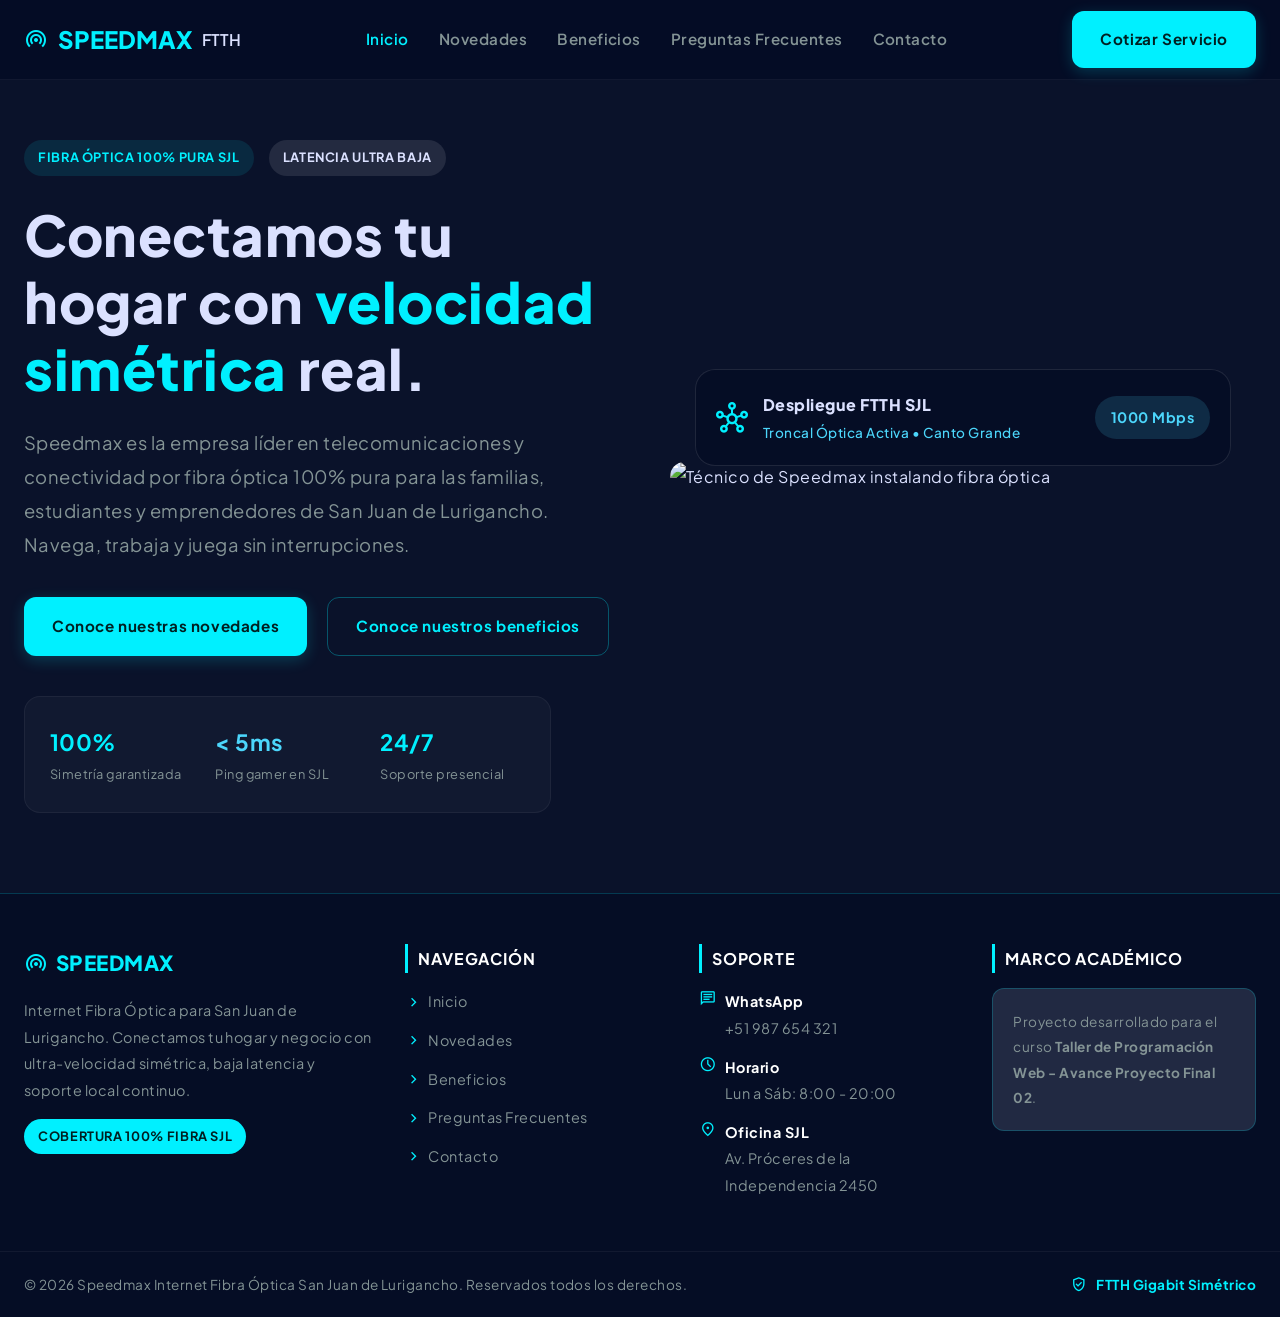
==== index.html @ a31bd1a9 "Add files via upload" ====
<!DOCTYPE html>
<html lang="es">
<head>
  <meta charset="utf-8"/>
  <meta name="viewport" content="width=device-width, initial-scale=1.0"/>
  <title>AVANCE PF 02 - SPEEDMAX | Inicio</title>
  <link href="https://fonts.googleapis.com/css2?family=Plus+Jakarta+Sans:wght@400;600;700;800&display=swap" rel="stylesheet"/>
  <link href="https://fonts.googleapis.com/css2?family=Material+Symbols+Outlined:opsz,wght,FILL,GRAD@24,400,0,0" rel="stylesheet"/>
  <link rel="stylesheet" href="styles.css"/>
  <script src="script.js" defer></script>
</head>
<body>
  <header class="header">
    <div class="container">
      <a href="index.html" class="logo">
        <span class="material-symbols-outlined text-primary">wifi_tethering</span>
        SPEEDMAX <span style="font-size: 1rem; color: var(--text-main); font-weight: 600;">FTTH</span>
      </a>
      <nav class="nav-links">
        <a href="index.html" class="active">Inicio</a>
        <a href="novedades.html">Novedades</a>
        <a href="beneficios.html">Beneficios</a>
        <a href="faq.html">Preguntas Frecuentes</a>
        <a href="contacto.html">Contacto</a>
      </nav>
      <a href="contacto.html" class="btn btn-primary">Cotizar Servicio</a>
    </div>
  </header>

  <main>
    <section class="section-padding">
      <div class="container grid-2">
        <div>
          <!-- Badges superiores -->
          <div style="display: flex; gap: 15px; margin-bottom: 25px; flex-wrap: wrap;">
            <span class="badge" style="background: rgba(0,240,255,0.1); color: var(--primary);">FIBRA ÓPTICA 100% PURA SJL</span>
            <span class="badge" style="background: rgba(255,255,255,0.1); color: var(--text-main);">LATENCIA ULTRA BAJA</span>
          </div>
          
          <h1 class="title-xl mb-3">Conectamos tu hogar con <span class="text-primary">velocidad simétrica</span> real.</h1>
          
          <p style="font-size: 1.15rem; color: var(--text-muted); margin-bottom: 35px; max-width: 90%;">
            Speedmax es la empresa líder en telecomunicaciones y conectividad por fibra óptica 100% pura para las familias, estudiantes y emprendedores de San Juan de Lurigancho. Navega, trabaja y juega sin interrupciones.
          </p>
          
          <!-- Botones actualizados -->
          <div style="display: flex; gap: 20px; flex-wrap: wrap; margin-bottom: 40px;">
            <a href="novedades.html" class="btn btn-primary">Conoce nuestras novedades</a>
            <a href="beneficios.html" class="btn btn-outline">Conoce nuestros beneficios</a>
          </div>

          <!-- Cuadro de estadísticas -->
          <div style="display: grid; grid-template-columns: repeat(3, 1fr); gap: 20px; background: rgba(255,255,255,0.03); padding: 25px; border-radius: 16px; border: 1px solid rgba(255,255,255,0.05); max-width: 90%;">
            <div>
              <h3 class="title-md text-primary">100%</h3>
              <p style="font-size: 0.8rem; color: var(--text-muted);">Simetría garantizada</p>
            </div>
            <div>
              <h3 class="title-md text-secondary">&lt; 5ms</h3>
              <p style="font-size: 0.8rem; color: var(--text-muted);">Ping gamer en SJL</p>
            </div>
            <div>
              <h3 class="title-md text-primary">24/7</h3>
              <p style="font-size: 0.8rem; color: var(--text-muted);">Soporte presencial</p>
            </div>
          </div>
        </div>

        <div style="position: relative;">
          <!-- IMAGEN ORIGINAL RESTAURADA -->
          <img src="https://lh3.googleusercontent.com/aida-public/[base64]" alt="Técnico de Speedmax instalando fibra óptica" style="width: 100%; border-radius: 30px; object-fit: cover; height: 600px;">
          
          <!-- Banner Flotante -->
          <div style="position: absolute; bottom: 25px; left: 25px; right: 25px; background: rgba(5, 13, 37, 0.85); backdrop-filter: blur(15px); padding: 20px; border-radius: 20px; display: flex; align-items: center; justify-content: space-between; border: 1px solid rgba(255,255,255,0.1);">
            <div style="display: flex; align-items: center; gap: 15px;">
              <span class="material-symbols-outlined text-primary" style="font-size: 2rem;">hub</span>
              <div>
                <h4 style="font-weight: 800; font-size: 1rem;">Despliegue FTTH SJL</h4>
                <p style="font-size: 0.85rem; color: var(--secondary); font-weight: 500;">Troncal Óptica Activa • Canto Grande</p>
              </div>
            </div>
            <span style="background: rgba(76, 214, 251, 0.15); color: var(--secondary); padding: 8px 16px; border-radius: 30px; font-weight: 700; font-size: 0.9rem;">1000 Mbps</span>
          </div>
        </div>
      </div>
    </section>
  </main>

  <footer class="footer">
    <div class="container grid-footer">
      <div>
        <h3 style="color: var(--primary); font-size: 1.3rem; font-weight: 800; margin-bottom: 15px; display: flex; align-items: center; gap: 8px;">
          <span class="material-symbols-outlined">wifi_tethering</span> SPEEDMAX
        </h3>
        <p style="color: var(--text-muted); margin-bottom: 15px; font-size: 0.9rem;">Internet Fibra Óptica para San Juan de Lurigancho. Conectamos tu hogar y negocio con ultra-velocidad simétrica, baja latencia y soporte local continuo.</p>
        <span class="badge badge-solid">COBERTURA 100% FIBRA SJL</span>
      </div>
      <div>
        <h4>Navegación</h4>
        <ul>
          <li><a href="index.html"><span class="material-symbols-outlined footer-icon">chevron_right</span> Inicio</a></li>
          <li><a href="novedades.html"><span class="material-symbols-outlined footer-icon">chevron_right</span> Novedades</a></li>
          <li><a href="beneficios.html"><span class="material-symbols-outlined footer-icon">chevron_right</span> Beneficios</a></li>
          <li><a href="faq.html"><span class="material-symbols-outlined footer-icon">chevron_right</span> Preguntas Frecuentes</a></li>
          <li><a href="contacto.html"><span class="material-symbols-outlined footer-icon">chevron_right</span> Contacto</a></li>
        </ul>
      </div>
      <div>
        <h4>Soporte</h4>
        <ul>
          <li><span class="material-symbols-outlined footer-icon">chat</span> <div><strong style="color: white;">WhatsApp</strong><br>+51 987 654 321</div></li>
          <li><span class="material-symbols-outlined footer-icon">schedule</span> <div><strong style="color: white;">Horario</strong><br>Lun a Sáb: 8:00 - 20:00</div></li>
          <li><span class="material-symbols-outlined footer-icon">location_on</span> <div><strong style="color: white;">Oficina SJL</strong><br>Av. Próceres de la Independencia 2450</div></li>
        </ul>
      </div>
      <div>
        <h4>Marco Académico</h4>
        <div class="card-light" style="border: 1px solid rgba(0, 240, 255, 0.2);">
          <p style="font-size: 0.85rem; color: var(--text-muted);">Proyecto desarrollado para el curso <strong>Taller de Programación Web - Avance Proyecto Final 02</strong>.</p>
        </div>
      </div>
    </div>
    <div class="container footer-bottom">
      <p>© 2026 Speedmax Internet Fibra Óptica San Juan de Lurigancho. Reservados todos los derechos.</p>
      <p style="color: var(--primary); display: flex; align-items: center; gap: 8px; font-weight: 700;"><span class="material-symbols-outlined" style="font-size: 1.1rem;">gpp_good</span> FTTH Gigabit Simétrico</p>
    </div>
  </footer>

</body>
</html>
---- styles.css ----
/* ================= VARIABLES ================= */
:root {
  --bg-base: #0a122a;
  --bg-surface: #131a33;
  --bg-surface-high: #212942;
  --bg-surface-light: rgba(255, 255, 255, 0.05);
  --primary: #00f0ff;
  --primary-hover: #4cd6fb;
  --secondary: #4cd6fb;
  --text-main: #dbe1ff;
  --text-muted: #849495;
  --text-dark: #002022;
  --font-family: 'Plus Jakarta Sans', sans-serif;
  --transition: all 0.3s ease;
}

/* ================= RESET Y BASE ================= */
* { margin: 0; padding: 0; box-sizing: border-box; }
html { scroll-behavior: smooth; }
body {
  font-family: var(--font-family);
  background-color: var(--bg-base);
  color: var(--text-main);
  line-height: 1.85; 
  /* ESPACIADO ENTRE LETRAS AMPLIADO */
  letter-spacing: 0.03em; 
  padding-top: 80px; 
}
a { text-decoration: none; color: inherit; transition: var(--transition); }
ul { list-style: none; }

/* ================= LAYOUT Y ESPACIADOS ================= */
.container { max-width: 1280px; margin: 0 auto; padding: 0 24px; }

/* CORRECCIÓN: Contenido pegado arriba, sin altura forzada ni centrado vertical */
.section-padding { padding: 60px 0 80px 0; display: block; }
.py-large { padding: 60px 0; }

.mb-1 { margin-bottom: 8px; }
.mb-2 { margin-bottom: 16px; }
.mb-3 { margin-bottom: 24px; }
.mb-4 { margin-bottom: 40px; }
.mt-4 { margin-top: 40px; }

/* Grids */
.grid-2 { display: grid; grid-template-columns: 1fr 1fr; gap: 60px; align-items: center; }
.grid-3 { display: grid; grid-template-columns: repeat(auto-fit, minmax(320px, 1fr)); gap: 30px; }
.grid-layout { display: grid; grid-template-columns: 2fr 1fr; gap: 50px; align-items: start; }
.grid-footer { display: grid; grid-template-columns: 2fr 1.5fr 1.5fr 1.5fr; gap: 30px; }

/* ================= HEADER ================= */
.header { position: fixed; top: 0; left: 0; width: 100%; height: 80px; background: rgba(5, 13, 37, 0.95); backdrop-filter: blur(15px); z-index: 1000; border-bottom: 1px solid var(--bg-surface-light); }
.header .container { display: flex; justify-content: space-between; align-items: center; height: 100%; }
.logo { font-size: 1.5rem; font-weight: 800; color: var(--primary); display: flex; align-items: center; gap: 10px; letter-spacing: 0em; }
.nav-links { display: flex; gap: 30px; }
.nav-links a { font-weight: 600; color: var(--text-muted); font-size: 0.95rem; }
.nav-links a:hover, .nav-links a.active { color: var(--primary); }

/* ================= TIPOGRAFÍA ================= */
.title-xl { font-size: 3.5rem; font-weight: 800; line-height: 1.2; letter-spacing: 0.01em; }
.title-lg { font-size: 2.2rem; font-weight: 700; line-height: 1.3; }
.title-md { font-size: 1.4rem; font-weight: 700; }
.title-sm { font-size: 1.15rem; font-weight: 700; }
.text-primary { color: var(--primary); }
.text-secondary { color: var(--secondary); }

/* ================= IMAGEN DE CABECERA (Páginas Internas) ================= */
.page-header { position: relative; width: 100%; height: 280px; border-radius: 20px; overflow: hidden; margin-bottom: 40px; border: 1px solid var(--bg-surface-light); background-color: var(--bg-surface-high); }
.page-header img { width: 100%; height: 100%; object-fit: cover; opacity: 0.5; transition: var(--transition); }
.page-header:hover img { opacity: 0.7; transform: scale(1.02); }
.page-header .overlay-content { position: absolute; bottom: 30px; left: 30px; z-index: 10; }
.page-header-title { font-size: 2.8rem; font-weight: 800; color: #fff; text-shadow: 0 4px 15px rgba(0,0,0,0.8); }

/* ================= COMPONENTES ================= */
.btn { display: inline-flex; align-items: center; justify-content: center; gap: 8px; padding: 14px 28px; border-radius: 12px; font-weight: 700; font-size: 0.95rem; cursor: pointer; border: none; text-align: center; letter-spacing: 0.04em; }
.btn-primary { background-color: var(--primary); color: var(--text-dark); box-shadow: 0 4px 15px rgba(0, 240, 255, 0.2); }
.btn-primary:hover { transform: translateY(-2px); box-shadow: 0 6px 20px rgba(0, 240, 255, 0.4); }
.btn-outline { background-color: transparent; color: var(--primary); border: 1px solid rgba(0,240,255,0.3); }
.btn-outline:hover { background-color: rgba(0,240,255,0.1); }

.card { background-color: var(--bg-surface); border-radius: 20px; padding: 30px; border: 1px solid var(--bg-surface-light); transition: var(--transition); }
.card:hover { transform: translateY(-4px); box-shadow: 0 15px 30px rgba(0,0,0,0.4); border-color: rgba(0,240,255,0.3); }
.card-light { background-color: var(--bg-surface-high); border-radius: 12px; padding: 20px; }
.badge { display: inline-flex; align-items: center; gap: 6px; padding: 6px 14px; background: rgba(0, 240, 255, 0.15); color: var(--primary); border-radius: 30px; font-size: 0.8rem; font-weight: 700; text-transform: uppercase; letter-spacing: 0.05em; }
.badge-solid { background: var(--primary); color: var(--text-dark); }

/* Acordeón FAQ */
.faq-item { background: var(--bg-surface); border-radius: 12px; margin-bottom: 12px; overflow: hidden; border: 1px solid var(--bg-surface-light); }
.faq-btn { width: 100%; padding: 20px; display: flex; justify-content: space-between; align-items: center; background: none; border: none; color: var(--text-main); font-weight: 700; font-size: 1.05rem; cursor: pointer; text-align: left; }
.faq-content { padding: 0 20px; max-height: 0; overflow: hidden; transition: max-height 0.4s ease, padding 0.4s ease; color: var(--text-muted); font-size: 0.95rem; }
.faq-btn[aria-expanded="true"] + .faq-content { max-height: 400px; padding: 0 20px 20px 20px; }
.faq-icon { transition: transform 0.3s ease; color: var(--primary); }
.faq-btn[aria-expanded="true"] .faq-icon { transform: rotate(180deg); }

/* Formulario */
.form-group { margin-bottom: 20px; }
.form-group label { display: block; font-size: 0.9rem; font-weight: 700; margin-bottom: 8px; }
.form-control { width: 100%; padding: 15px; background-color: rgba(5, 13, 37, 0.5); border: 1px solid var(--bg-surface-light); border-radius: 10px; color: var(--text-main); font-family: inherit; font-size: 0.95rem; transition: var(--transition); letter-spacing: 0.02em; }
.form-control:focus { outline: none; border-color: var(--primary); box-shadow: 0 0 0 2px rgba(0, 240, 255, 0.2); }
textarea.form-control { min-height: 100px; resize: vertical; }

/* ================= FOOTER ================= */
.footer { background-color: #050d25; padding: 50px 0 20px; margin-top: auto; border-top: 1px solid rgba(0, 240, 255, 0.2); }
.footer h4 { color: white; margin-bottom: 15px; font-size: 1rem; text-transform: uppercase; letter-spacing: 0.05em; display: flex; align-items: center; gap: 8px; border-left: 3px solid var(--primary); padding-left: 10px; }
.footer ul li { margin-bottom: 12px; color: var(--text-muted); display: flex; align-items: flex-start; gap: 8px; font-size: 0.9rem; }
.footer ul li a { display: flex; align-items: center; gap: 5px; }
.footer ul li a:hover { color: var(--primary); transform: translateX(3px); }
.footer-icon { color: var(--primary); font-size: 1.1rem; margin-top: 2px; }
.footer-bottom { margin-top: 40px; padding-top: 20px; border-top: 1px solid rgba(255,255,255,0.05); display: flex; justify-content: space-between; align-items: center; color: var(--text-muted); font-size: 0.85rem; flex-wrap: wrap; gap: 15px; }

/* Responsive */
@media (max-width: 1024px) {
  .grid-layout, .grid-2 { grid-template-columns: 1fr; }
  .grid-footer { grid-template-columns: 1fr 1fr; }
  .page-header-title { font-size: 2.2rem; }
}
@media (max-width: 768px) {
  .nav-links { display: none; }
  .title-xl { font-size: 2.5rem; }
  .grid-footer { grid-template-columns: 1fr; }
  .page-header { height: 200px; }
}
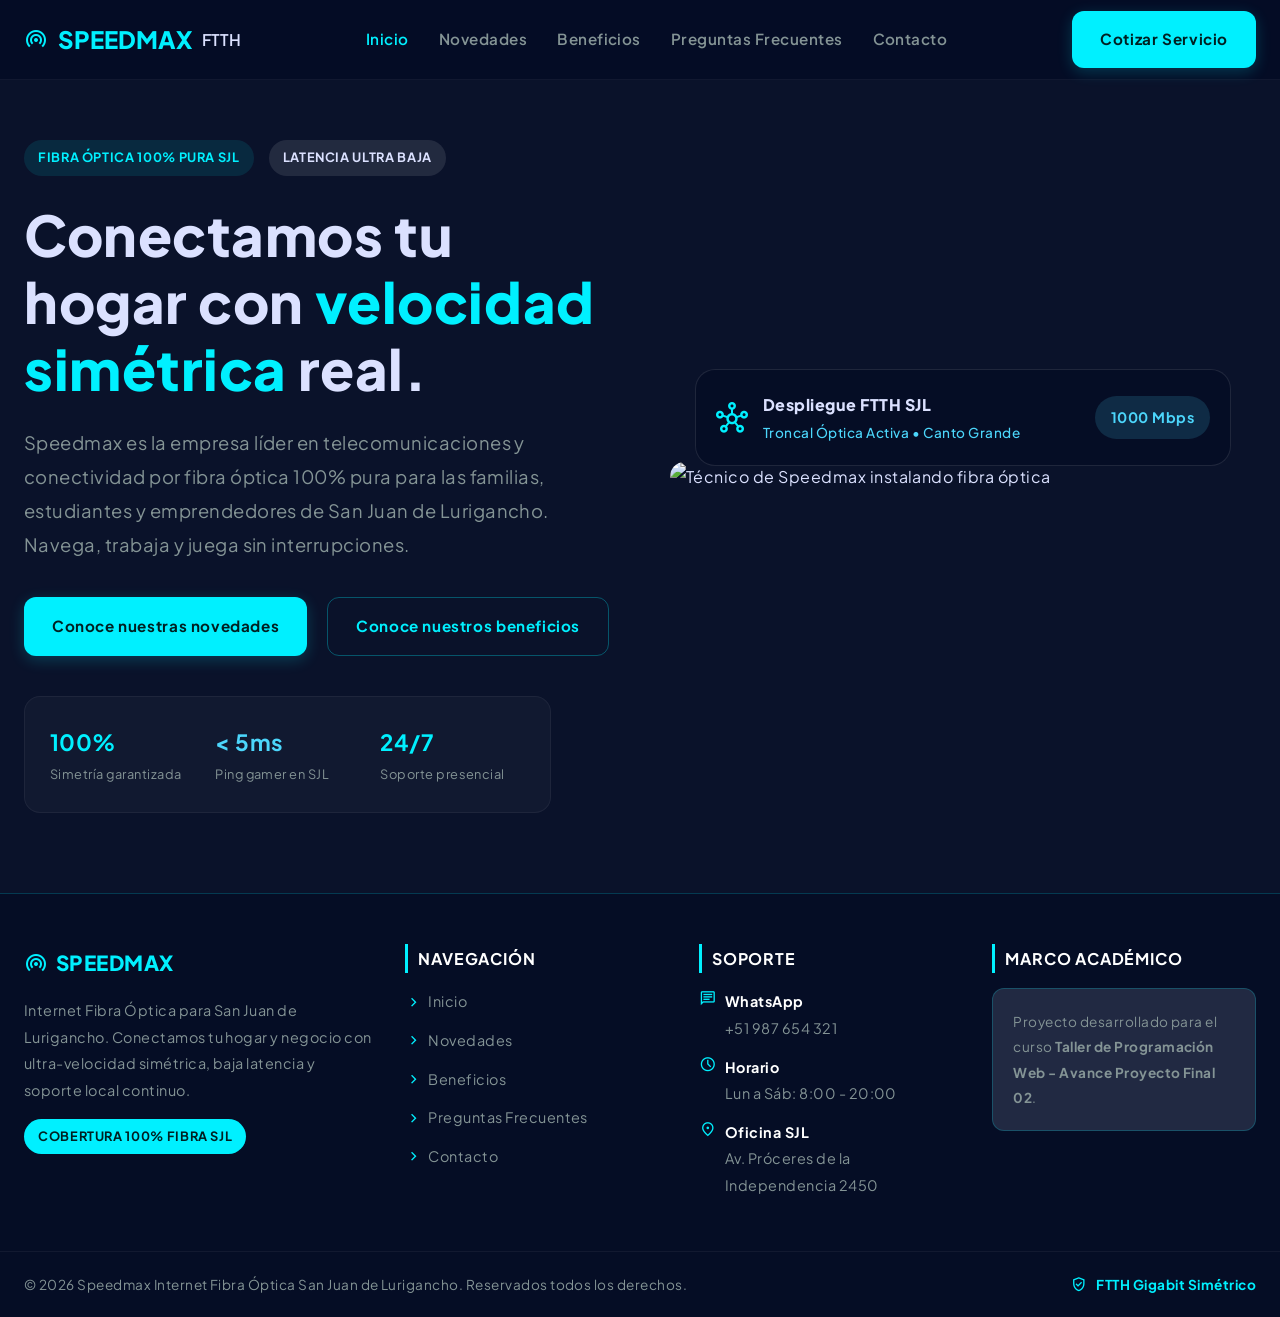
==== commit 9d5ffa87: "Add files via upload" ====
--- a/index.html
+++ b/index.html
@@ -16,14 +16,21 @@
         <span class="material-symbols-outlined text-primary">wifi_tethering</span>
         SPEEDMAX <span style="font-size: 1rem; color: var(--text-main); font-weight: 600;">FTTH</span>
       </a>
-      <nav class="nav-links">
-        <a href="index.html" class="active">Inicio</a>
+      
+      <!-- Botón de menú para móviles -->
+      <button class="mobile-menu-btn" aria-label="Abrir menú" aria-expanded="false">
+        <span class="material-symbols-outlined">menu</span>
+      </button>
+
+      <nav class="nav-links" aria-label="Navegación principal">
+        <a href="index.html">Inicio</a>
         <a href="novedades.html">Novedades</a>
         <a href="beneficios.html">Beneficios</a>
         <a href="faq.html">Preguntas Frecuentes</a>
         <a href="contacto.html">Contacto</a>
       </nav>
-      <a href="contacto.html" class="btn btn-primary">Cotizar Servicio</a>
+      <!-- Le añadimos una clase extra al botón para ocultarlo si falta espacio en móvil -->
+      <a href="contacto.html" class="btn btn-primary btn-header-cotizar">Cotizar Servicio</a>
     </div>
   </header>
 
@@ -121,7 +128,7 @@
       </div>
     </div>
     <div class="container footer-bottom">
-      <p>© 2026 Speedmax Internet Fibra Óptica San Juan de Lurigancho. Reservados todos los derechos.</p>
+      <p>© <span id="currentYear">2026</span> Speedmax Internet Fibra Óptica San Juan de Lurigancho. Reservados todos los derechos.</p>
       <p style="color: var(--primary); display: flex; align-items: center; gap: 8px; font-weight: 700;"><span class="material-symbols-outlined" style="font-size: 1.1rem;">gpp_good</span> FTTH Gigabit Simétrico</p>
     </div>
   </footer>
--- a/styles.css
+++ b/styles.css
@@ -119,4 +119,69 @@
   .title-xl { font-size: 2.5rem; }
   .grid-footer { grid-template-columns: 1fr; }
   .page-header { height: 200px; }
+}
+
+/* ================= ANIMACIONES ================= */
+@keyframes slideUpFade {
+  0% {
+    opacity: 0;
+    transform: translateY(30px);
+  }
+  100% {
+    opacity: 1;
+    transform: translateY(0);
+  }
+}
+
+/* Al aplicar esto a <main>, garantizamos que TODO el contenido 
+   haga el efecto de desplazamiento hacia arriba cada vez que entras a una página */
+main {
+  animation: slideUpFade 0.7s ease-out forwards;
+}
+
+/* ================= MENÚ MÓVIL ================= */
+.mobile-menu-btn {
+  display: none;
+  background: none;
+  border: none;
+  color: var(--text-main);
+  cursor: pointer;
+}
+.mobile-menu-btn span { font-size: 2.2rem; }
+
+@media (max-width: 1024px) {
+  .grid-layout, .grid-2 { grid-template-columns: 1fr; }
+  .grid-footer { grid-template-columns: 1fr 1fr; }
+  .page-header-title { font-size: 2.2rem; }
+}
+
+@media (max-width: 768px) {
+  .title-xl { font-size: 2.5rem; }
+  .grid-footer { grid-template-columns: 1fr; }
+  .page-header { height: 200px; }
+  
+  /* Logica del Menú Móvil */
+  .mobile-menu-btn { display: block; }
+  .btn-header-cotizar { display: none; } /* Ocultamos el botón grande arriba para ahorrar espacio */
+  
+  .nav-links {
+    position: absolute;
+    top: 80px;
+    left: 0;
+    width: 100%;
+    background: rgba(5, 13, 37, 0.98);
+    backdrop-filter: blur(15px);
+    flex-direction: column;
+    align-items: center;
+    gap: 20px;
+    padding: 30px 0;
+    border-bottom: 1px solid var(--bg-surface-light);
+    box-shadow: 0 10px 20px rgba(0,0,0,0.5);
+    display: none; /* Oculto por defecto en móvil */
+  }
+  
+  /* Clase que JS activará para mostrar el menú */
+  .nav-links.active-mobile {
+    display: flex;
+  }
 }
